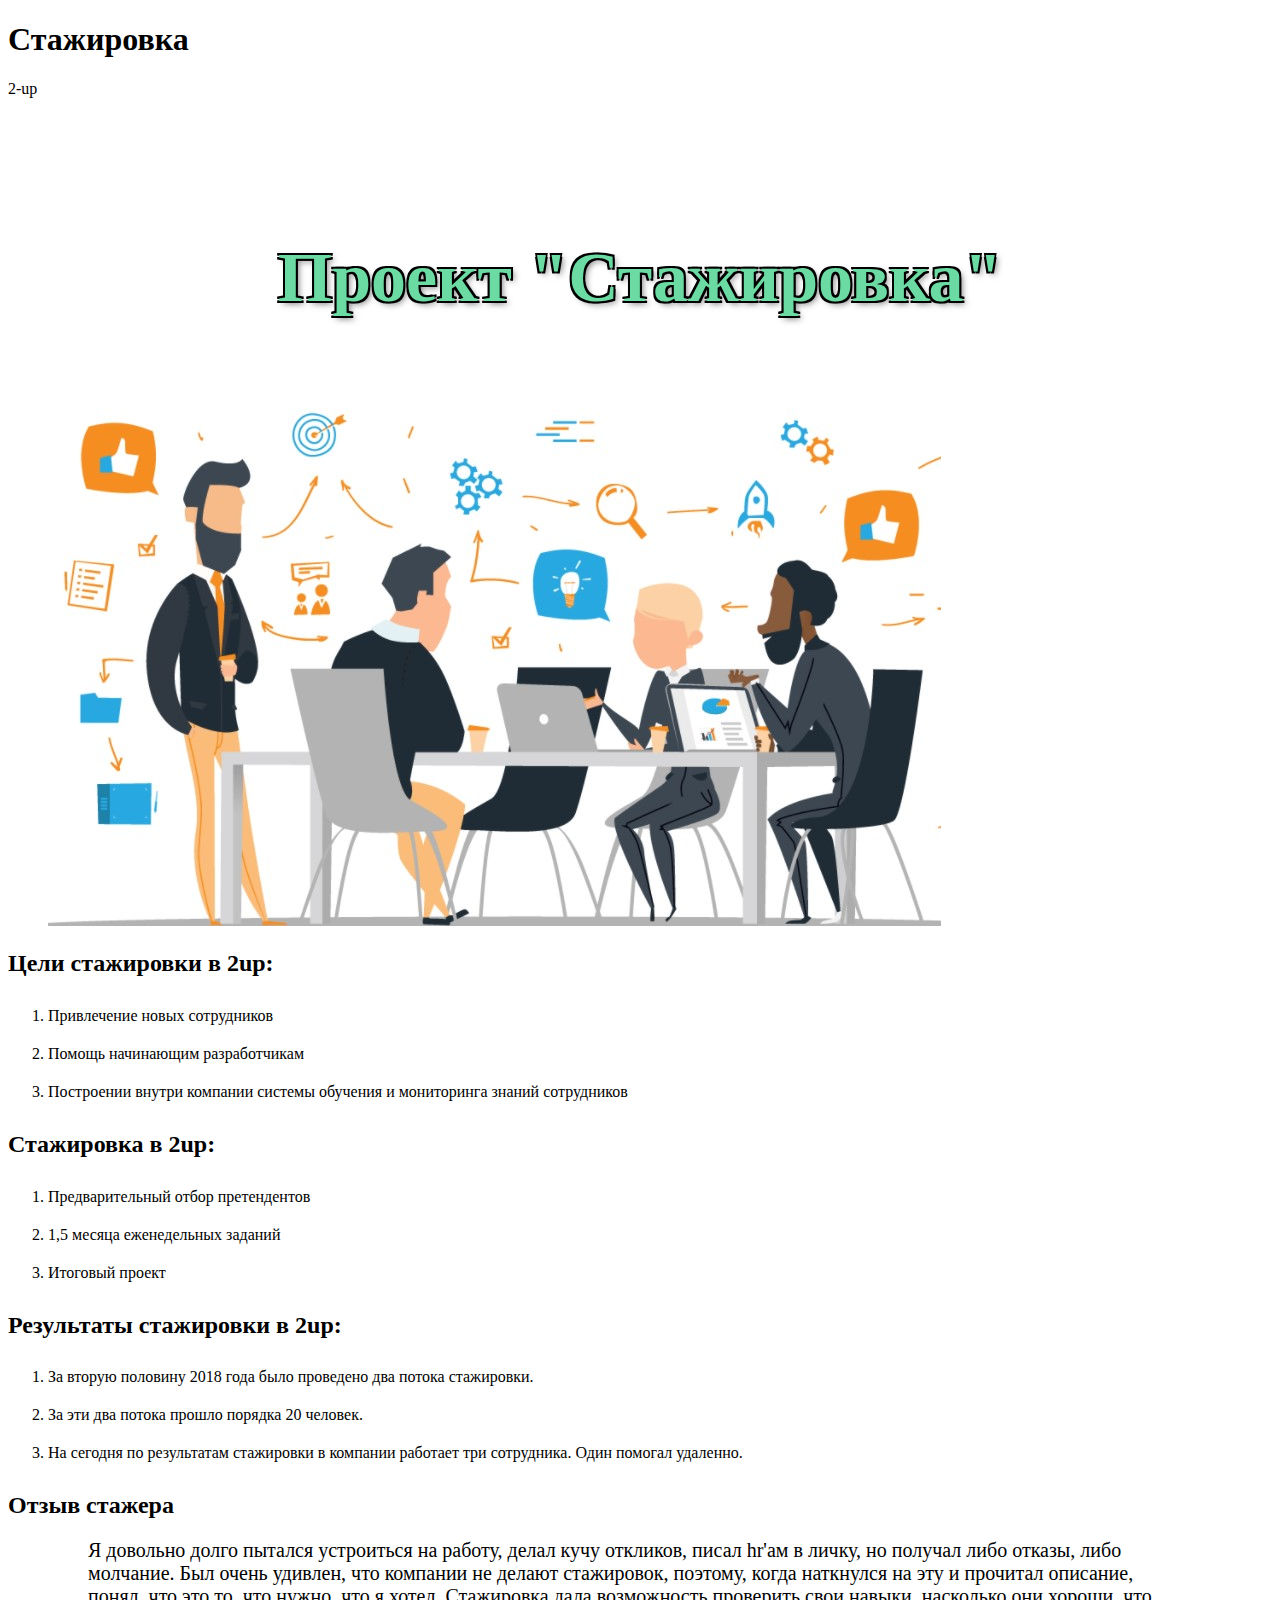
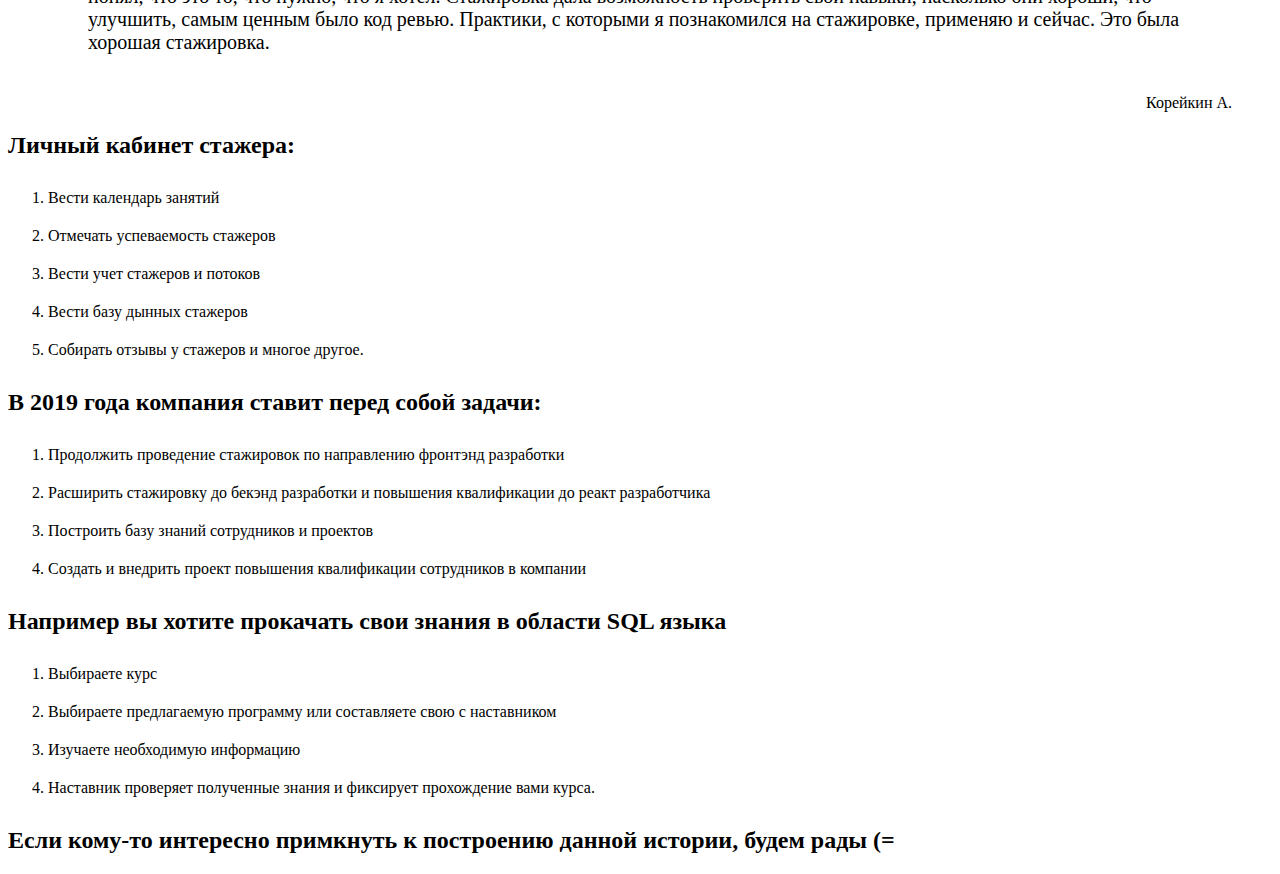
==== index.html @ 6cde9230 "changed files" ====
<!DOCTYPE html>
<html lang="en">
<head>
    <title>Shower Presentation Engine</title>
    <meta charset="utf-8">
    <meta name="viewport" content="width=device-width, initial-scale=1">
    <link rel="stylesheet" href="shower/themes/ribbon/styles/styles.css">
    <style>
        .shower {
            --slide-ratio: calc(16 / 9);
        }
    </style>
</head>
<body class="shower list">

    <header class="caption">
        <h1>Стажировка</h1>
        <p>2-up</p>
    </header>

    <section class="slide" id="cover">
        <h2>Проект "Стажировка"</h2>
        <figure>
            <img class="cover" src="pictures/internship.jpg" alt="Hands on the orange typewriter in a park">
        </figure>
        <style>

            #cover h2 {
                margin-top: 140px;
                color: #6CDAA3;
                text-shadow: 2px 2px #000, 2px -2px #000, -2px 2px #000, -2px -2px #000, 3px 3px 6px rgba(0,0,0,.5);
                text-align: center;
                font-size: 70px;
            }
        </style>
    </section>

    <section class="slide">
        <h2>Цели стажировки в 2up:</h2>
        <ol>
            <li>Привлечение новых сотрудников</li>
            <li>Помощь начинающим разработчикам</li>
            <li>Построении внутри компании системы обучения и мониторинга знаний сотрудников</li>
        </ol>
    </section>
    
    <section class="slide">
        <h2>Стажировка в 2up:</h2>
        <ol>
            <li>Предварительный отбор претендентов</li>
            <li>1,5 месяца еженедельных заданий</li>
            <li>Итоговый проект</li>
        </ol>
    </section>
    
    <section class="slide">
        <h2>Результаты стажировки в 2up:</h2>
        <ol>
            <li>За вторую половину 2018 года было проведено два потока стажировки. </li>
            <li>За эти два потока прошло порядка 20 человек. </li>
            <li>На сегодня по результатам стажировки в компании работает три сотрудника. Один помогал удаленно.</li>
        </ol>
    </section>
    
    <section class="slide">
        <h2>Отзыв стажера</h2>
        <figure>
            <blockquote>
                <p class='blockquote'> Я довольно долго пытался устроиться на работу, делал кучу откликов, писал hr'ам в личку, но получал либо отказы, либо молчание. Был очень удивлен, что компании не делают стажировок, поэтому, когда наткнулся на эту и прочитал описание, понял, что это то, что нужно, что я хотел. Стажировка дала возможность проверить свои навыки, насколько они хороши, что улучшить, самым ценным было код ревью. Практики, с которыми я познакомился на стажировке, применяю и сейчас. Это была хорошая стажировка.</p>
            </blockquote>
            <figcaption class='blockquote-author'>Корейкин А.</figcaption>
        </figure>
        
        <style>
            .blockquote {
                font-size: 20px;
                padding-bottom: 20px;
            }
            
            .blockquote-author {
                text-align: end;
            }
        </style>
    </section>
    
     <section class="slide">
        <h2>Личный кабинет стажера:</h2>
        <ol>
            <li>Вести календарь занятий</li>
            <li>Отмечать успеваемость стажеров</li>
            <li>Вести учет стажеров и потоков</li>
            <li>Вести базу дынных стажеров</li>
            <li>Собирать отзывы у стажеров и многое другое.</li>
        </ol>
    </section>
    
    <section class="slide">
        <h2>В 2019 года компания ставит перед собой задачи:</h2>
        <ol>
            <li>Продолжить проведение стажировок по направлению фронтэнд разработки</li>
            <li>Расширить стажировку до бекэнд разработки и повышения квалификации до реакт разработчика</li>
            <li>Построить базу знаний сотрудников и проектов</li>
            <li>Создать и внедрить проект повышения квалификации сотрудников в компании</li>
        </ol>
        
        <style>
            li {
                line-height: 38px;
            }
        </style>
    </section>
    
    <section class="slide">
        <h2>Например вы хотите прокачать свои знания в области SQL языка</h2>
        <ol>
            <li>Выбираете курс</li>
            <li>Выбираете предлагаемую программу или составляете свою с наставником</li>
            <li>Изучаете необходимую информацию</li>
            <li>Наставник проверяет полученные знания и фиксирует прохождение вами курса.</li>
        </ol>
    </section>
    
    <section class="slide">
        <h2 class="shout shrink">Если кому-то интересно примкнуть к построению данной истории, будем рады (=</h2>
    </section>

    <div class="progress"></div>

    <script src="shower/shower.min.js"></script>
    <!-- Copyright © 2018 Yours Truly, Famous Inc. -->

</body>
</html>
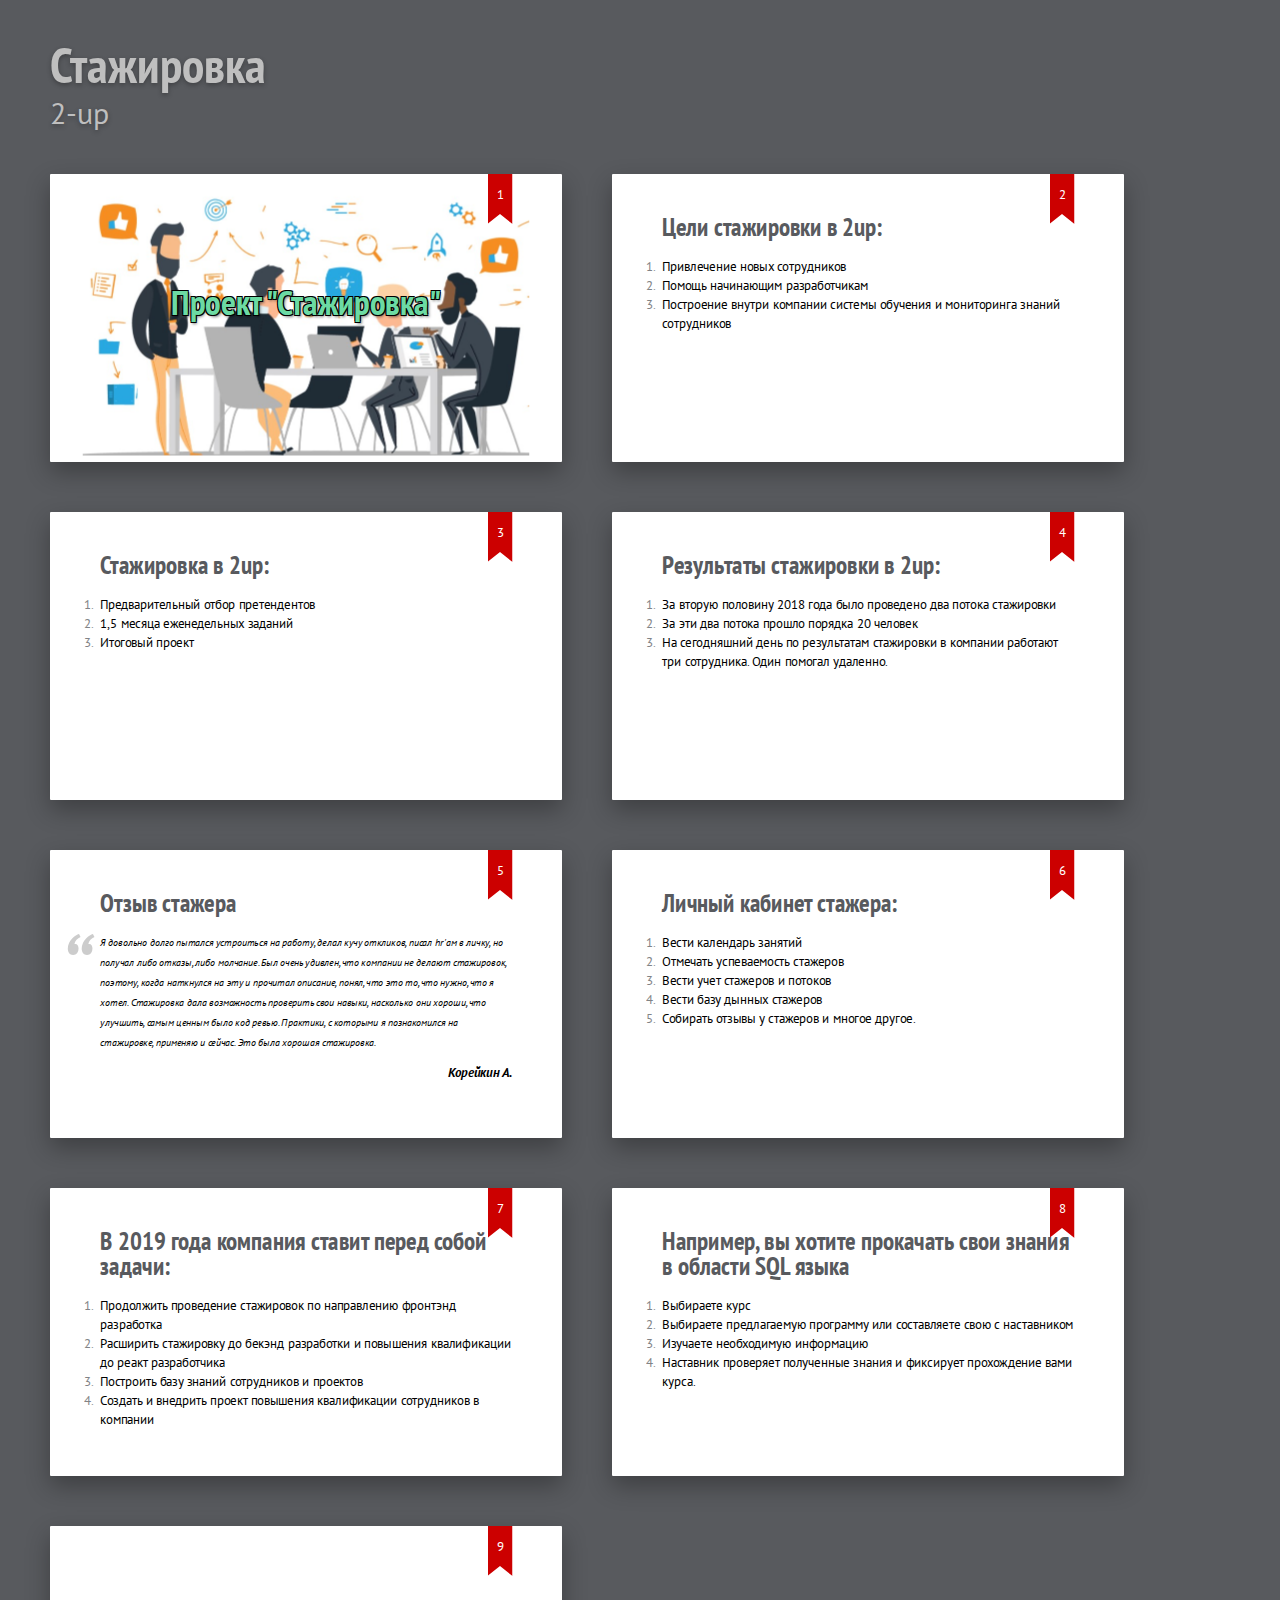
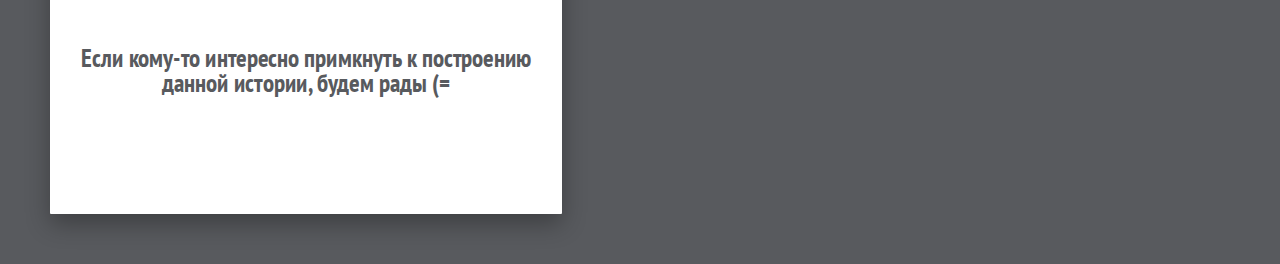
==== commit 32760a45: "left only archive" ====
--- a/index.html
+++ b/index.html
@@ -40,7 +40,7 @@
         <ol>
             <li>Привлечение новых сотрудников</li>
             <li>Помощь начинающим разработчикам</li>
-            <li>Построении внутри компании системы обучения и мониторинга знаний сотрудников</li>
+            <li>Построение внутри компании системы обучения и мониторинга знаний сотрудников</li>
         </ol>
     </section>
     
@@ -56,9 +56,9 @@
     <section class="slide">
         <h2>Результаты стажировки в 2up:</h2>
         <ol>
-            <li>За вторую половину 2018 года было проведено два потока стажировки. </li>
-            <li>За эти два потока прошло порядка 20 человек. </li>
-            <li>На сегодня по результатам стажировки в компании работает три сотрудника. Один помогал удаленно.</li>
+            <li>За вторую половину 2018 года было проведено два потока стажировки </li>
+            <li>За эти два потока прошло порядка 20 человек </li>
+            <li>На сегодняшний день по результатам стажировки в компании работают три сотрудника. Один помогал удаленно.</li>
         </ol>
     </section>
     
@@ -97,7 +97,7 @@
     <section class="slide">
         <h2>В 2019 года компания ставит перед собой задачи:</h2>
         <ol>
-            <li>Продолжить проведение стажировок по направлению фронтэнд разработки</li>
+            <li>Продолжить проведение стажировок по направлению фронтэнд разработка</li>
             <li>Расширить стажировку до бекэнд разработки и повышения квалификации до реакт разработчика</li>
             <li>Построить базу знаний сотрудников и проектов</li>
             <li>Создать и внедрить проект повышения квалификации сотрудников в компании</li>
@@ -111,7 +111,7 @@
     </section>
     
     <section class="slide">
-        <h2>Например вы хотите прокачать свои знания в области SQL языка</h2>
+        <h2>Например, вы хотите прокачать свои знания в области SQL языка</h2>
         <ol>
             <li>Выбираете курс</li>
             <li>Выбираете предлагаемую программу или составляете свою с наставником</li>
--- a/shower/themes/ribbon/styles/styles.css
+++ b/shower/themes/ribbon/styles/styles.css
@@ -0,0 +1,9 @@
+/* Styles */
+
+@import 'fonts.css';
+@import 'shower/shower.css';
+@import 'blocks/badge.css';
+@import 'blocks/caption.css';
+@import 'blocks/progress.css';
+@import 'blocks/region.css';
+@import 'slide/slide.css';
